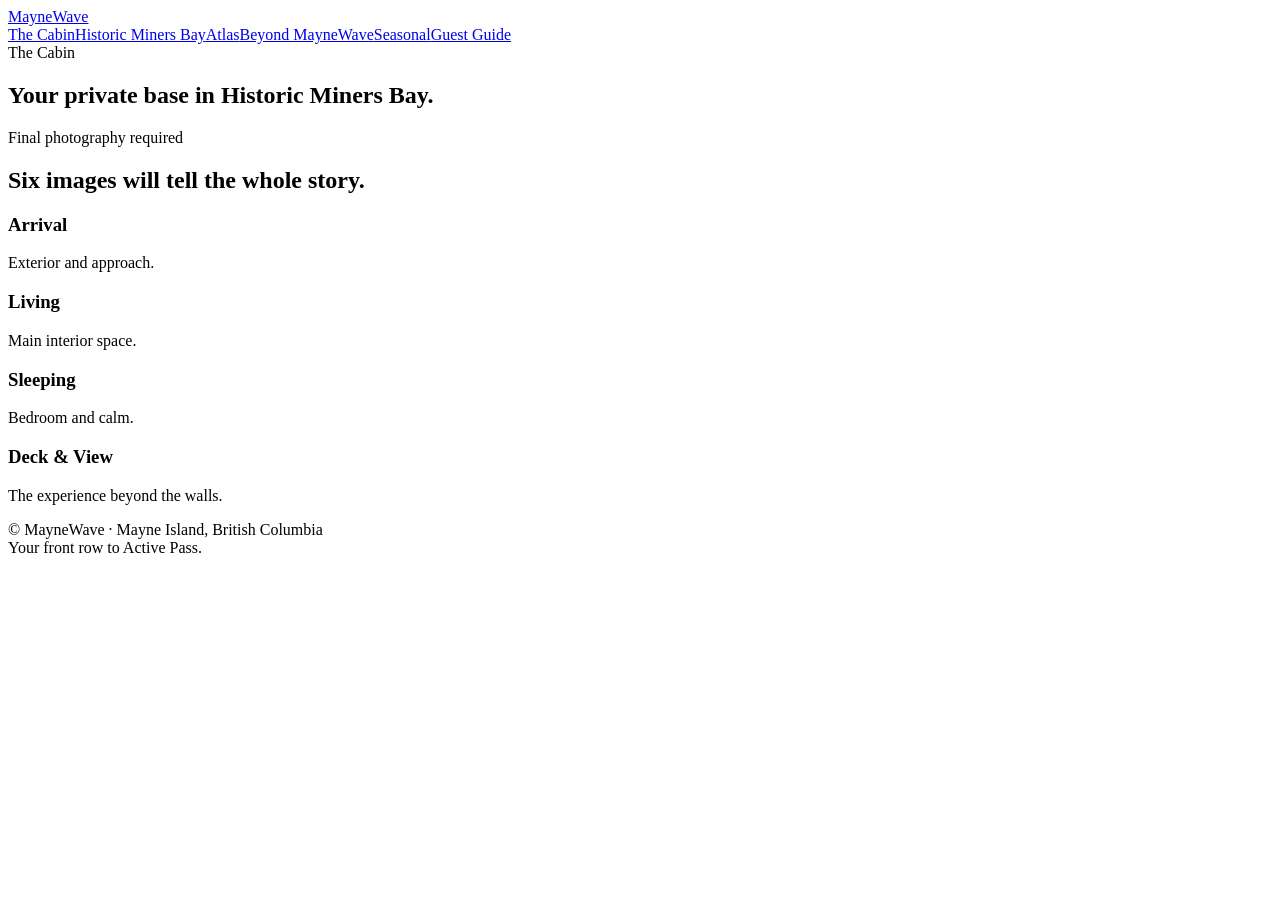
==== cabin.html @ f2f75443 "Add files via upload" ====
<!doctype html><html><head><meta charset="utf-8"><meta name="viewport" content="width=device-width,initial-scale=1"><title>The Cabin · MayneWave</title><link rel="stylesheet" href="assets/css/site.css"></head><body><header class="site-header"><div class="shell"><a class="brand brand-lockup" href="index.html"><img class="brand-mark" src="assets/images/maynewave-mark.svg" alt="">MayneWave</a><nav class="nav"><a href="cabin.html">The Cabin</a><a href="miners-bay.html">Historic Miners Bay</a><a href="atlas.html">Atlas</a><a href="explore.html">Beyond MayneWave</a><a href="seasonal.html">Seasonal</a><a class="pill" href="guest-guide.html">Guest Guide</a></nav></div></header><main><section class="hero" style="background-image:url('assets/images/cabin-placeholder.svg')"><div class="shell"><div class="eyebrow">The Cabin</div><h1>Your private base in Historic Miners Bay.</h1></div></section><section class="section reveal"><div class="shell"><div class="eyebrow">Final photography required</div><h2>Six images will tell the whole story.</h2><div class="grid4"><div class="card"><h3>Arrival</h3><p>Exterior and approach.</p></div><div class="card"><h3>Living</h3><p>Main interior space.</p></div><div class="card"><h3>Sleeping</h3><p>Bedroom and calm.</p></div><div class="card"><h3>Deck & View</h3><p>The experience beyond the walls.</p></div></div></div></section></main><footer><div class="shell"><div>© <span data-year></span> MayneWave · Mayne Island, British Columbia</div><div>Your front row to Active Pass.</div></div></footer><script src="assets/js/site.js"></script></body></html>
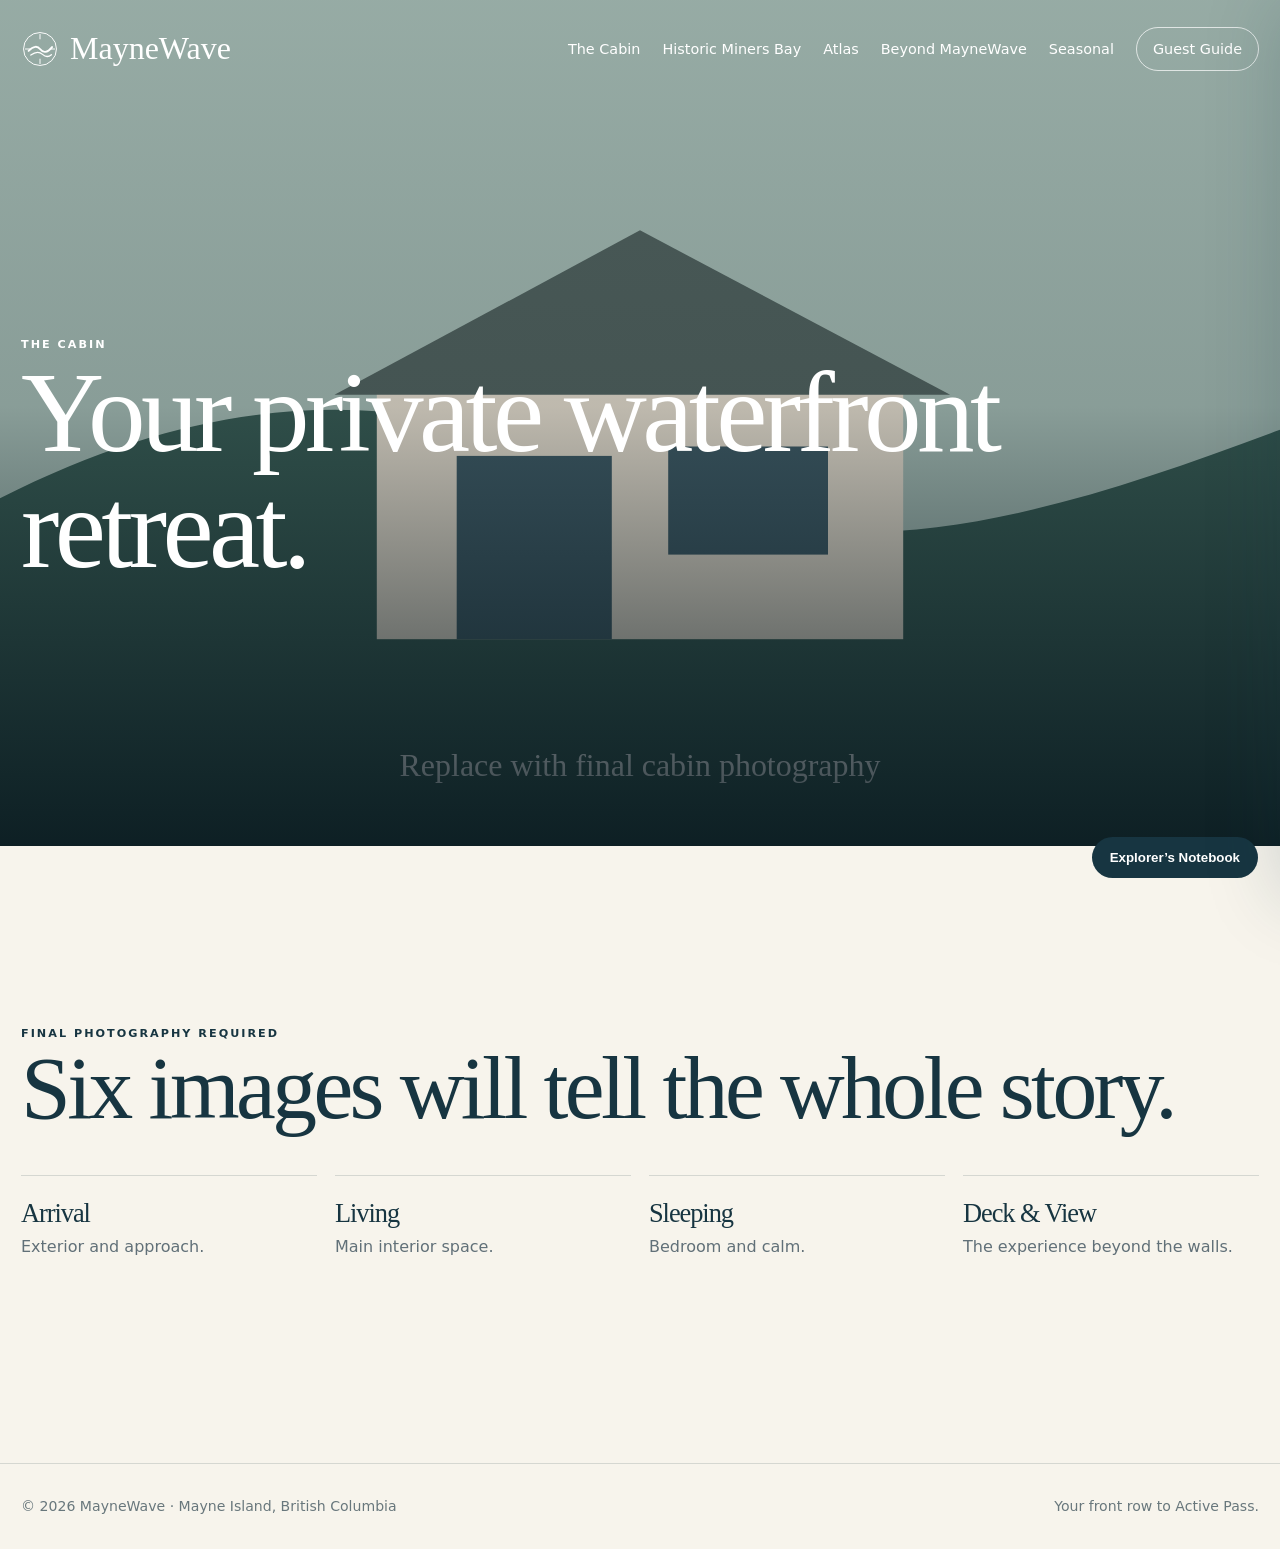
==== commit 8a1edede: "Update cabin.html" ====
--- a/cabin.html
+++ b/cabin.html
@@ -1 +1 @@
-<!doctype html><html><head><meta charset="utf-8"><meta name="viewport" content="width=device-width,initial-scale=1"><title>The Cabin · MayneWave</title><link rel="stylesheet" href="assets/css/site.css"></head><body><header class="site-header"><div class="shell"><a class="brand brand-lockup" href="index.html"><img class="brand-mark" src="assets/images/maynewave-mark.svg" alt="">MayneWave</a><nav class="nav"><a href="cabin.html">The Cabin</a><a href="miners-bay.html">Historic Miners Bay</a><a href="atlas.html">Atlas</a><a href="explore.html">Beyond MayneWave</a><a href="seasonal.html">Seasonal</a><a class="pill" href="guest-guide.html">Guest Guide</a></nav></div></header><main><section class="hero" style="background-image:url('assets/images/cabin-placeholder.svg')"><div class="shell"><div class="eyebrow">The Cabin</div><h1>Your private base in Historic Miners Bay.</h1></div></section><section class="section reveal"><div class="shell"><div class="eyebrow">Final photography required</div><h2>Six images will tell the whole story.</h2><div class="grid4"><div class="card"><h3>Arrival</h3><p>Exterior and approach.</p></div><div class="card"><h3>Living</h3><p>Main interior space.</p></div><div class="card"><h3>Sleeping</h3><p>Bedroom and calm.</p></div><div class="card"><h3>Deck & View</h3><p>The experience beyond the walls.</p></div></div></div></section></main><footer><div class="shell"><div>© <span data-year></span> MayneWave · Mayne Island, British Columbia</div><div>Your front row to Active Pass.</div></div></footer><script src="assets/js/site.js"></script></body></html>+<!doctype html><html><head><meta charset="utf-8"><meta name="viewport" content="width=device-width,initial-scale=1"><title>The Cabin · MayneWave</title><link rel="stylesheet" href="assets/css/site.css"></head><body><header class="site-header"><div class="shell"><a class="brand brand-lockup" href="index.html"><img class="brand-mark" src="assets/images/maynewave-mark.svg" alt="">MayneWave</a><nav class="nav"><a href="cabin.html">The Cabin</a><a href="miners-bay.html">Historic Miners Bay</a><a href="atlas.html">Atlas</a><a href="explore.html">Beyond MayneWave</a><a href="seasonal.html">Seasonal</a><a class="pill" href="guest-guide.html">Guest Guide</a></nav></div></header><main><section class="hero" style="background-image:url('assets/images/cabin-placeholder.svg')"><div class="shell"><div class="eyebrow">The Cabin</div><h1>Your private waterfront retreat.</h1></div></section><section class="section reveal"><div class="shell"><div class="eyebrow">Final photography required</div><h2>Six images will tell the whole story.</h2><div class="grid4"><div class="card"><h3>Arrival</h3><p>Exterior and approach.</p></div><div class="card"><h3>Living</h3><p>Main interior space.</p></div><div class="card"><h3>Sleeping</h3><p>Bedroom and calm.</p></div><div class="card"><h3>Deck & View</h3><p>The experience beyond the walls.</p></div></div></div></section></main><footer><div class="shell"><div>© <span data-year></span> MayneWave · Mayne Island, British Columbia</div><div>Your front row to Active Pass.</div></div></footer><script src="assets/js/site.js"></script></body></html>
--- a/assets/css/site.css
+++ b/assets/css/site.css
@@ -0,0 +1,116 @@
+
+:root{--ink:#173541;--paper:#f7f4ec;--white:#fff;--green:#5f7562;--ocean:#4d7b88;--gold:#b78951;--line:rgba(23,53,65,.15);--serif:Georgia,"Times New Roman",serif;--sans:Inter,system-ui,-apple-system,"Segoe UI",sans-serif}*{box-sizing:border-box}html{scroll-behavior:smooth}body{margin:0;background:var(--paper);color:var(--ink);font-family:var(--sans);line-height:1.55}a{color:inherit;text-decoration:none}img{display:block;width:100%}.shell{width:min(1240px,calc(100% - 42px));margin:auto}.eyebrow{text-transform:uppercase;letter-spacing:.18em;font-size:.7rem;font-weight:760}h1,h2,h3{font-family:var(--serif);font-weight:400;line-height:1.01;letter-spacing:-.04em;margin:0}p{margin:0}.site-header{position:absolute;z-index:20;inset:0 0 auto;padding:24px 0;color:white}.site-header .shell{display:flex;justify-content:space-between;align-items:center}.brand{font-family:var(--serif);font-size:2rem}.nav{display:flex;gap:22px;align-items:center;font-size:.9rem}.nav .pill{border:1px solid rgba(255,255,255,.7);padding:10px 16px;border-radius:999px}.hero{min-height:94svh;display:grid;align-items:end;color:white;position:relative;background:center/cover no-repeat}.hero:after{content:"";position:absolute;inset:0;background:linear-gradient(180deg,rgba(6,21,28,.03),rgba(6,21,28,.12) 48%,rgba(6,21,28,.84))}.hero .shell{position:relative;z-index:1;padding:165px 0 88px}.hero h1{font-size:clamp(4rem,9vw,8.8rem);max-width:1100px}.hero-row{display:flex;justify-content:space-between;gap:30px;align-items:end;margin-top:28px}.hero-row p{max-width:600px;font-size:clamp(1.06rem,2vw,1.34rem);color:rgba(255,255,255,.87)}.button{display:inline-flex;align-items:center;justify-content:center;min-height:50px;padding:0 24px;border-radius:999px;background:white;color:var(--ink);font-weight:760}.button.dark{background:var(--ink);color:white}.section{padding:clamp(100px,14vw,185px) 0}.section h2{font-size:clamp(3rem,7vw,6.4rem)}.lead{max-width:780px;color:#566970;font-size:1.16rem;margin-top:22px}.grid4{display:grid;grid-template-columns:repeat(4,1fr);gap:18px;margin-top:42px}.card{padding:24px 0;border-top:1px solid var(--line)}.card h3{font-size:1.65rem}.card p{color:#617078;margin-top:8px}.fullbleed{width:min(1480px,calc(100% - 24px));margin:auto;min-height:76svh;display:flex;align-items:end;position:relative;color:white;background:center/cover no-repeat}.fullbleed:after{content:"";position:absolute;inset:0;background:linear-gradient(180deg,transparent 40%,rgba(8,27,34,.81))}.fullcopy{position:relative;z-index:1;padding:clamp(36px,6vw,80px);max-width:840px}.fullcopy h2{font-size:clamp(3.2rem,6vw,6rem)}.fullcopy p{margin-top:16px;color:rgba(255,255,255,.82)}.twocol{display:grid;grid-template-columns:1.08fr .92fr;background:#e7e5dc}.photo{min-height:640px;background:center/cover no-repeat}.copy{padding:clamp(45px,7vw,95px);display:flex;flex-direction:column;justify-content:center}.copy h2{font-size:clamp(3rem,5.8vw,5.7rem)}.copy p{margin-top:22px;color:#56666c}.gallery3{display:grid;grid-template-columns:repeat(3,1fr);gap:18px}.tile{min-height:500px;position:relative;display:flex;align-items:end;padding:30px;color:white;background:center/cover no-repeat}.tile:after{content:"";position:absolute;inset:0;background:linear-gradient(180deg,transparent 38%,rgba(7,26,34,.82))}.tile>div{position:relative;z-index:1}.tile h3{font-size:2.45rem}.tile p{margin-top:9px;color:rgba(255,255,255,.82)}.map-layout{display:grid;grid-template-columns:1.45fr .55fr;background:white;box-shadow:0 24px 70px rgba(24,55,68,.13);min-height:720px}#map{min-height:720px}.map-panel{padding:32px;display:flex;flex-direction:column}.map-panel h2{font-size:clamp(2.2rem,4vw,3.6rem)}.map-panel img{margin-top:24px;aspect-ratio:1.35/1;object-fit:cover}.map-panel p{color:#566970}.place-list{margin-top:22px;border-top:1px solid var(--line)}.place-row{display:flex;justify-content:space-between;gap:15px;padding:14px 0;border-bottom:1px solid var(--line);cursor:pointer}.place-row small{color:#68787f}.pin{width:26px;height:26px;border-radius:50%;border:3px solid white;box-shadow:0 3px 10px rgba(0,0,0,.3)}.pin.home{background:var(--ink)}.pin.booking{background:var(--green)}footer{padding:32px 0;border-top:1px solid var(--line);font-size:.88rem;color:#68777c}footer .shell{display:flex;justify-content:space-between;gap:20px}.reveal{opacity:0;transform:translateY(18px);transition:.65s}.reveal.visible{opacity:1;transform:none}@media(max-width:940px){.nav a:not(.pill){display:none}.hero-row{display:block}.hero-row .button{margin-top:26px}.grid4,.gallery3,.twocol,.map-layout{grid-template-columns:1fr}.photo{min-height:470px}#map{min-height:560px}}@media(max-width:560px){.grid4{grid-template-columns:1fr}}
+
+.studio-body{background:#eef1ed}
+.studio-header{position:static;background:var(--ink);color:white}
+.studio-wrap{width:min(1500px,calc(100% - 32px));margin:28px auto 70px}
+.studio-actions{display:flex;flex-wrap:wrap;gap:10px;margin:20px 0}
+.studio-actions button,.studio-actions label{border:1px solid var(--line);background:white;color:var(--ink);padding:10px 15px;border-radius:999px;cursor:pointer;font-weight:750}
+.studio-actions .primary{background:var(--ink);color:white}
+.studio-grid{display:grid;grid-template-columns:330px minmax(0,1fr);background:white;box-shadow:var(--shadow);min-height:760px}
+.studio-list{border-right:1px solid var(--line);padding:20px;overflow:auto}
+.studio-search{width:100%;padding:11px;border:1px solid var(--line);margin-bottom:14px}
+.studio-item{padding:13px 4px;border-bottom:1px solid var(--line);cursor:pointer}
+.studio-item.active{color:var(--ocean)}
+.studio-item strong{display:block}
+.studio-item small{color:#708087}
+.studio-editor{display:grid;grid-template-columns:minmax(0,.9fr) minmax(380px,1.1fr)}
+.studio-form{padding:28px;border-right:1px solid var(--line)}
+.studio-map{min-height:760px}
+.form-grid{display:grid;gap:13px;margin-top:22px}
+.form-row{display:grid;grid-template-columns:1fr 1fr;gap:10px}
+.form-field label{display:block;font-size:.72rem;font-weight:750;text-transform:uppercase;letter-spacing:.09em;margin-bottom:5px}
+.form-field input,.form-field textarea,.form-field select{width:100%;padding:10px;border:1px solid var(--line);background:white}
+.form-field textarea{min-height:100px;resize:vertical}
+.audience-boxes{display:grid;gap:7px}
+.audience-boxes label{display:flex;gap:8px;align-items:center}
+.audience-boxes input{width:auto}
+.studio-note{margin-top:18px;padding:14px;background:#f0eee5;border-left:4px solid var(--gold);font-size:.88rem}
+.studio-status{margin-top:13px;color:#66767c;font-size:.83rem}
+.preview-card{margin-top:24px;border-top:1px solid var(--line);padding-top:18px}
+.preview-card img{aspect-ratio:1.35/1;object-fit:cover;background:#e7e9e4}
+.preview-card h3{font-size:2rem;margin-top:14px}
+@media(max-width:1050px){.studio-grid{grid-template-columns:1fr}.studio-list{border-right:0;border-bottom:1px solid var(--line);max-height:320px}.studio-editor{grid-template-columns:1fr}.studio-form{border-right:0}.studio-map{min-height:560px}}
+
+.route-toolbar{display:flex;gap:10px;flex-wrap:wrap;margin:18px 0 24px}
+.route-button{border:1px solid var(--line);background:white;color:var(--ink);padding:9px 14px;border-radius:999px;font-weight:750;cursor:pointer}
+.route-button.active{background:var(--ink);color:white}
+.route-card{padding:16px 0;border-bottom:1px solid var(--line);cursor:pointer}
+.route-card strong{display:block;font-family:var(--serif);font-size:1.25rem;font-weight:400}
+.route-card small{color:#66767c}
+.route-swatch{display:inline-block;width:10px;height:10px;border-radius:50%;margin-right:7px}
+.route-summary{margin-top:18px;padding:16px;background:#f0eee5;border-left:4px solid var(--gold)}
+.route-summary h3{font-size:1.8rem}
+.route-summary p{margin-top:8px;color:var(--ink-soft)}
+.route-summary .route-meta{margin-top:9px;text-transform:uppercase;letter-spacing:.12em;font-size:.72rem;font-weight:750}
+.leaflet-interactive.route-line{stroke-linecap:round;stroke-linejoin:round}
+.studio-route-list{margin-top:18px;border-top:1px solid var(--line)}
+.studio-route-item{padding:12px 0;border-bottom:1px solid var(--line);cursor:pointer}
+.studio-route-item.active{color:var(--ocean)}
+.studio-route-form{margin-top:18px;padding-top:18px;border-top:1px solid var(--line)}
+
+.brand-lockup{display:flex;align-items:center;gap:11px}
+.brand-mark{width:38px;height:38px;filter:brightness(0) invert(1)}
+.field-atlas-intro{display:grid;grid-template-columns:.7fr 1.3fr;gap:7vw;align-items:end;margin-bottom:34px}
+.field-atlas-intro h2{font-size:clamp(3rem,7vw,6rem)}
+.field-atlas-kicker{max-width:460px;color:var(--ink-soft)}
+.journal-panel{background:#fffdf8}
+.journal-label{margin-top:10px;text-transform:uppercase;letter-spacing:.14em;font-size:.72rem;font-weight:760;color:var(--ocean)}
+.journal-facts{display:grid;grid-template-columns:1fr 1fr;gap:12px;margin-top:16px}
+.journal-fact{padding:12px 0;border-top:1px solid var(--line)}
+.journal-fact strong{display:block;font-size:.75rem;text-transform:uppercase;letter-spacing:.1em}
+.journal-fact span{display:block;margin-top:4px;color:var(--ink-soft)}
+.field-note-card{margin-top:20px;padding:18px;background:#f0eee5;border-left:4px solid var(--ocean)}
+.field-note-card .label{text-transform:uppercase;letter-spacing:.13em;font-size:.7rem;font-weight:760}
+.field-note-card p{margin-top:7px;color:var(--ink)}
+.custom-pin{width:32px;height:32px;border-radius:50%;display:grid;place-items:center;border:2px solid #fff;box-shadow:0 4px 12px rgba(0,0,0,.28);font-size:15px;background:var(--green);color:white}
+.custom-pin.home{background:var(--ink)}
+.custom-pin.waterfront{background:var(--ocean)}
+.custom-pin.services{background:var(--gold)}
+.custom-pin.history{background:#7a5c42}
+.custom-pin.transport{background:#51626b}
+.custom-pin.walks{background:var(--green)}
+.route-story{margin:18px 0 0;padding:0;list-style:none;border-top:1px solid var(--line)}
+.route-story li{padding:11px 0;border-bottom:1px solid var(--line);color:var(--ink-soft)}
+.field-note-strip{padding:34px 0;background:var(--ink);color:white}
+.field-note-strip .shell{display:flex;align-items:center;justify-content:space-between;gap:24px}
+.field-note-strip p{font-family:var(--serif);font-size:clamp(1.5rem,3vw,2.4rem);max-width:900px}
+.field-note-strip small{text-transform:uppercase;letter-spacing:.14em;opacity:.65}
+@media(max-width:940px){
+ .field-atlas-intro{grid-template-columns:1fr}
+ .journal-facts{grid-template-columns:1fr}
+ .field-note-strip .shell{display:block}
+ .field-note-strip small{display:block;margin-top:14px}
+}
+
+/* Edition Three — Sense of Place */
+.hero-cinematic .shell{animation:heroReveal 1.3s ease both}
+.hero-cinematic::before{content:"";position:absolute;inset:0;background:rgba(247,244,236,.22);animation:fogLift 2.4s ease forwards;z-index:1}
+.hero-cinematic .shell{z-index:2}
+@keyframes fogLift{from{opacity:1}to{opacity:0}}
+@keyframes heroReveal{from{opacity:0;transform:translateY(14px)}to{opacity:1;transform:none}}
+.notebook-toggle{position:fixed;right:22px;bottom:22px;z-index:60;border:0;border-radius:999px;background:var(--ink);color:white;padding:13px 18px;box-shadow:var(--shadow);font-weight:760;cursor:pointer}
+.notebook-drawer{position:fixed;z-index:70;right:0;top:0;height:100%;width:min(430px,100%);background:#fffdf8;box-shadow:-24px 0 70px rgba(24,55,68,.18);transform:translateX(105%);transition:transform .35s ease;display:flex;flex-direction:column}
+.notebook-drawer.open{transform:none}
+.notebook-head{padding:24px;border-bottom:1px solid var(--line);display:flex;justify-content:space-between;align-items:center}
+.notebook-head h2{font-size:2.2rem}
+.notebook-close{border:0;background:none;font-size:1.6rem;cursor:pointer;color:var(--ink)}
+.notebook-list{padding:8px 24px 30px;overflow:auto}
+.notebook-entry{padding:18px 0;border-bottom:1px solid var(--line)}
+.notebook-entry strong{font-family:var(--serif);font-size:1.35rem;font-weight:400;display:block}
+.notebook-entry p{margin-top:8px;color:var(--ink-soft)}
+.filter-bar{display:flex;flex-wrap:wrap;gap:10px;margin:20px 0 24px}
+.filter-button{border:1px solid var(--line);background:white;color:var(--ink);padding:9px 14px;border-radius:999px;font-weight:760;cursor:pointer}
+.filter-button.active{background:var(--ink);color:white}
+.seasonal-hero-note{position:absolute;z-index:3;right:clamp(20px,5vw,70px);bottom:24px;max-width:330px;text-align:right;color:rgba(255,255,255,.78);font-size:.82rem}
+.five-minutes{background:#ece8dd}
+.experience-grid{display:grid;grid-template-columns:repeat(3,1fr);gap:18px;margin-top:40px}
+.experience{padding:24px;border-top:1px solid var(--line)}
+.experience h3{font-size:2rem}
+.experience p{margin-top:10px;color:var(--ink-soft)}
+.page-fade{animation:pageIn .45s ease both}
+@keyframes pageIn{from{opacity:0}to{opacity:1}}
+@media(max-width:940px){
+ .experience-grid{grid-template-columns:1fr}
+ .seasonal-hero-note{position:static;text-align:left;padding:0 21px 26px}
+}
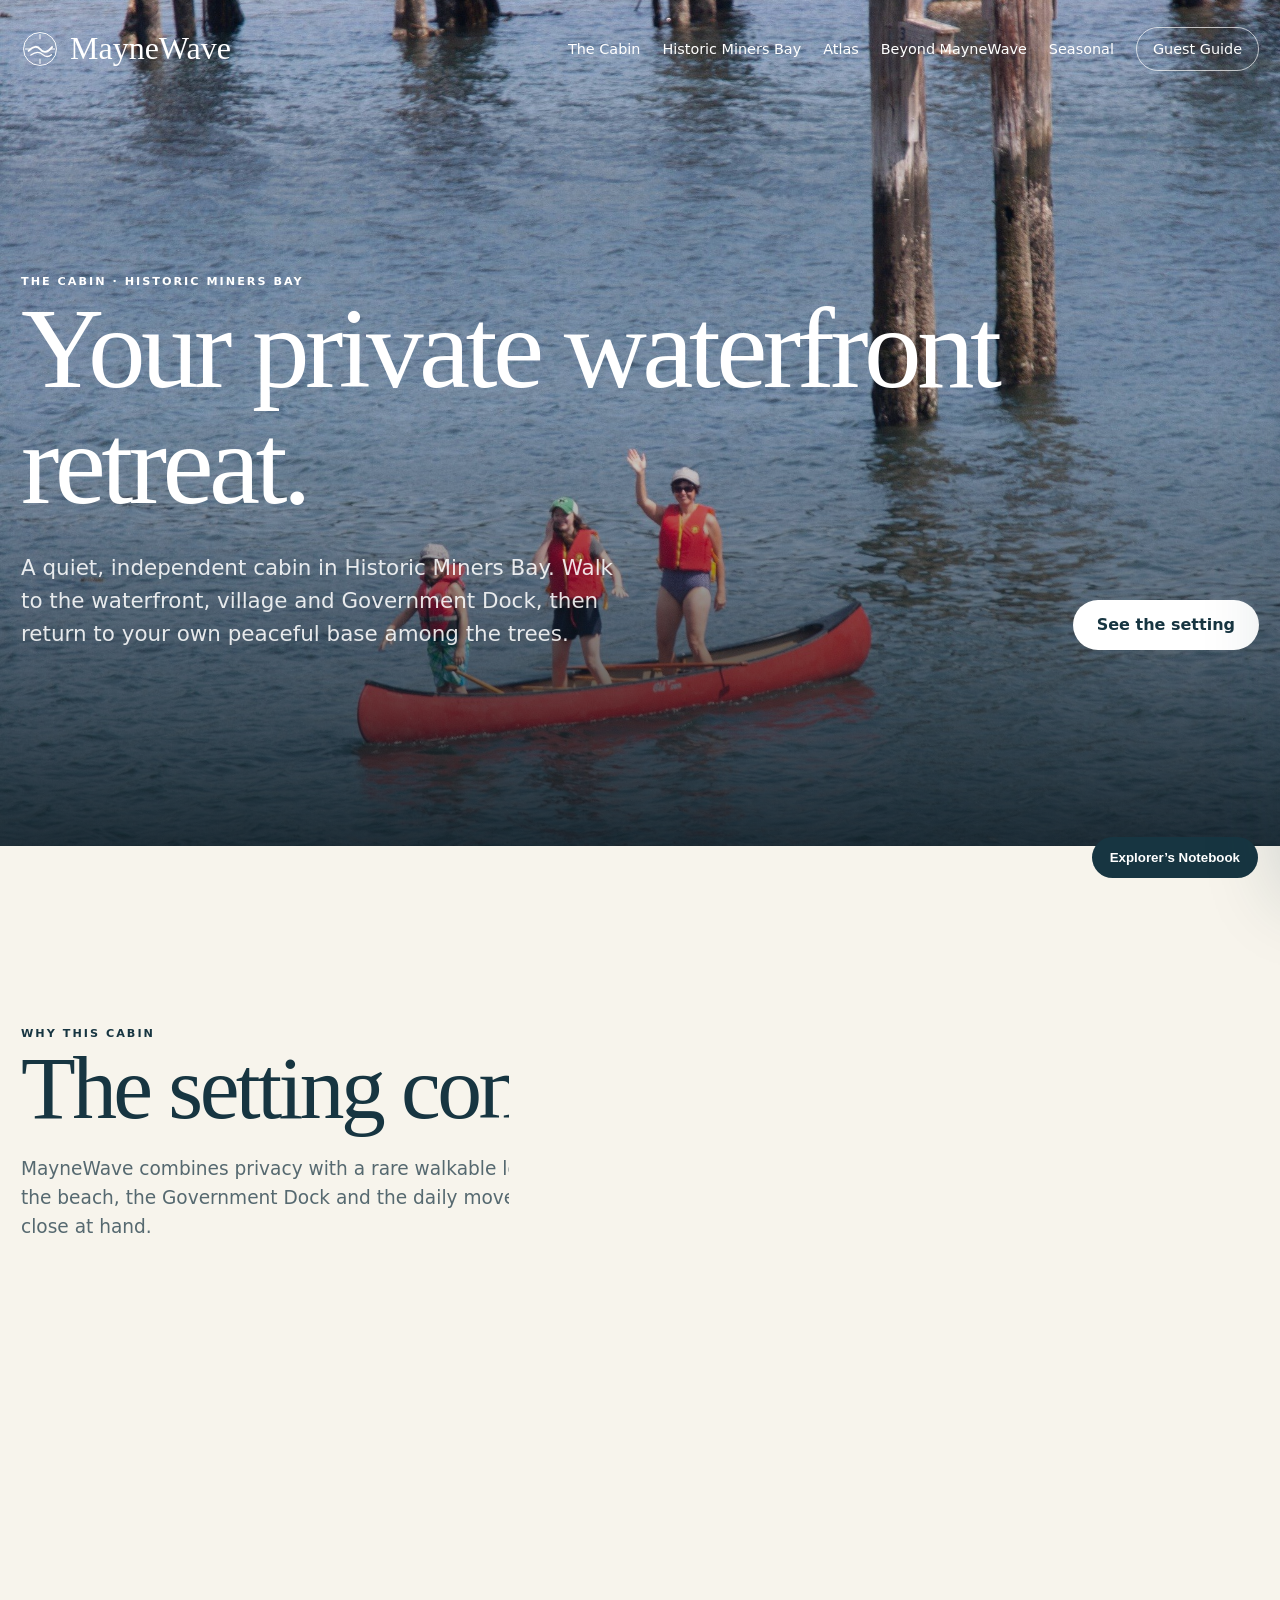
==== commit e2cf4607: "Cabin changes" ====
--- a/cabin.html
+++ b/cabin.html
@@ -1 +1,58 @@
-<!doctype html><html><head><meta charset="utf-8"><meta name="viewport" content="width=device-width,initial-scale=1"><title>The Cabin · MayneWave</title><link rel="stylesheet" href="assets/css/site.css"></head><body><header class="site-header"><div class="shell"><a class="brand brand-lockup" href="index.html"><img class="brand-mark" src="assets/images/maynewave-mark.svg" alt="">MayneWave</a><nav class="nav"><a href="cabin.html">The Cabin</a><a href="miners-bay.html">Historic Miners Bay</a><a href="atlas.html">Atlas</a><a href="explore.html">Beyond MayneWave</a><a href="seasonal.html">Seasonal</a><a class="pill" href="guest-guide.html">Guest Guide</a></nav></div></header><main><section class="hero" style="background-image:url('assets/images/cabin-placeholder.svg')"><div class="shell"><div class="eyebrow">The Cabin</div><h1>Your private waterfront retreat.</h1></div></section><section class="section reveal"><div class="shell"><div class="eyebrow">Final photography required</div><h2>Six images will tell the whole story.</h2><div class="grid4"><div class="card"><h3>Arrival</h3><p>Exterior and approach.</p></div><div class="card"><h3>Living</h3><p>Main interior space.</p></div><div class="card"><h3>Sleeping</h3><p>Bedroom and calm.</p></div><div class="card"><h3>Deck & View</h3><p>The experience beyond the walls.</p></div></div></div></section></main><footer><div class="shell"><div>© <span data-year></span> MayneWave · Mayne Island, British Columbia</div><div>Your front row to Active Pass.</div></div></footer><script src="assets/js/site.js"></script></body></html>+<!doctype html>
+<html lang="en">
+<head>
+<meta charset="utf-8">
+<meta name="viewport" content="width=device-width,initial-scale=1">
+<meta name="description" content="MayneWave — a private cabin in Historic Miners Bay on Active Pass, Mayne Island.">
+<title>Waterfront Cabin | MayneWave</title>
+<link rel="stylesheet" href="assets/css/site.css">
+</head>
+<body>
+<header class="site-header"><div class="shell">
+<a class="brand brand-lockup" href="index.html"><img class="brand-mark" src="assets/images/maynewave-mark.svg" alt="">MayneWave</a>
+<nav class="nav" aria-label="Primary navigation">
+<a href="cabin.html">The Cabin</a><a href="miners-bay.html">Historic Miners Bay</a><a href="atlas.html">Atlas</a><a href="explore.html">Beyond MayneWave</a><a href="seasonal.html">Seasonal</a><a class="pill" href="guest-guide.html">Guest Guide</a>
+</nav></div></header>
+
+<main>
+<section class="hero hero-cinematic" style="background-image:url('assets/images/waterfront.jpg')"><div class="shell">
+<div class="eyebrow">The Cabin · Historic Miners Bay</div>
+<h1>Your private waterfront retreat.</h1>
+<div class="hero-row"><p>A quiet, independent cabin in Historic Miners Bay. Walk to the waterfront, village and Government Dock, then return to your own peaceful base among the trees.</p><a class="button" href="#setting">See the setting</a></div>
+</div></section>
+
+<section class="section reveal" id="setting"><div class="shell">
+<div class="eyebrow">Why this cabin</div><h2>The setting comes first.</h2>
+<p class="lead">MayneWave combines privacy with a rare walkable location: Historic Miners Bay, the beach, the Government Dock and the daily movement of Active Pass are all close at hand.</p>
+<div class="grid4">
+<div class="card"><h3>Private</h3><p>A separate place to settle in and slow down.</p></div>
+<div class="card"><h3>Walkable</h3><p>Historic Miners Bay begins outside the door.</p></div>
+<div class="card"><h3>Waterfront nearby</h3><p>The dock, beach and Active Pass are part of the stay.</p></div>
+<div class="card"><h3>Among trees</h3><p>Quiet surroundings with village services close at hand.</p></div>
+</div></div></section>
+
+<section class="fullbleed reveal" style="background-image:url('assets/images/cabin-setting-before-renovation.jpg')"><div class="fullcopy">
+<div class="eyebrow">The relationship to place</div><h2>Cabin, bay and village—one connected neighbourhood.</h2>
+<p>This aerial photograph predates the cabin renovation. It is shown here only to explain the enduring geographic relationship between MayneWave and Historic Miners Bay.</p>
+</div></section>
+
+<section class="section reveal"><div class="shell">
+<div class="eyebrow">The stay</div><h2>Simple, calm and well placed.</h2>
+<p class="lead">The cabin is the private base. The neighbourhood is the experience. Spend the day on foot around Miners Bay, then return to a quiet retreat surrounded by trees.</p>
+<div class="grid4">
+<div class="card"><h3>Living</h3><p>A comfortable space for reading, relaxing and planning the next walk.</p></div>
+<div class="card"><h3>Sleeping</h3><p>A calm bedroom designed for quiet nights.</p></div>
+<div class="card"><h3>Cooking</h3><p>A practical kitchen for breakfast, simple meals and local finds.</p></div>
+<div class="card"><h3>Outdoor time</h3><p>Morning coffee, forest air and evenings after exploring the waterfront.</p></div>
+</div></div></section>
+
+<section class="fullbleed" id="reserve" style="background-image:url('assets/images/sunset-dock.jpg')"><div class="fullcopy">
+<div class="eyebrow">Stay in Historic Miners Bay</div><h2>Reserve your stay.</h2>
+<p>Choose MayneWave for the privacy of the cabin and the rare walkability of its setting.</p><a class="button" href="#">Check availability</a>
+</div></section>
+</main>
+
+<footer><div class="shell"><div>© <span data-year></span> MayneWave · Mayne Island, British Columbia</div><div>Your front row to Historic Miners Bay and Active Pass.</div></div></footer>
+<script src="assets/js/site.js"></script>
+</body>
+</html>
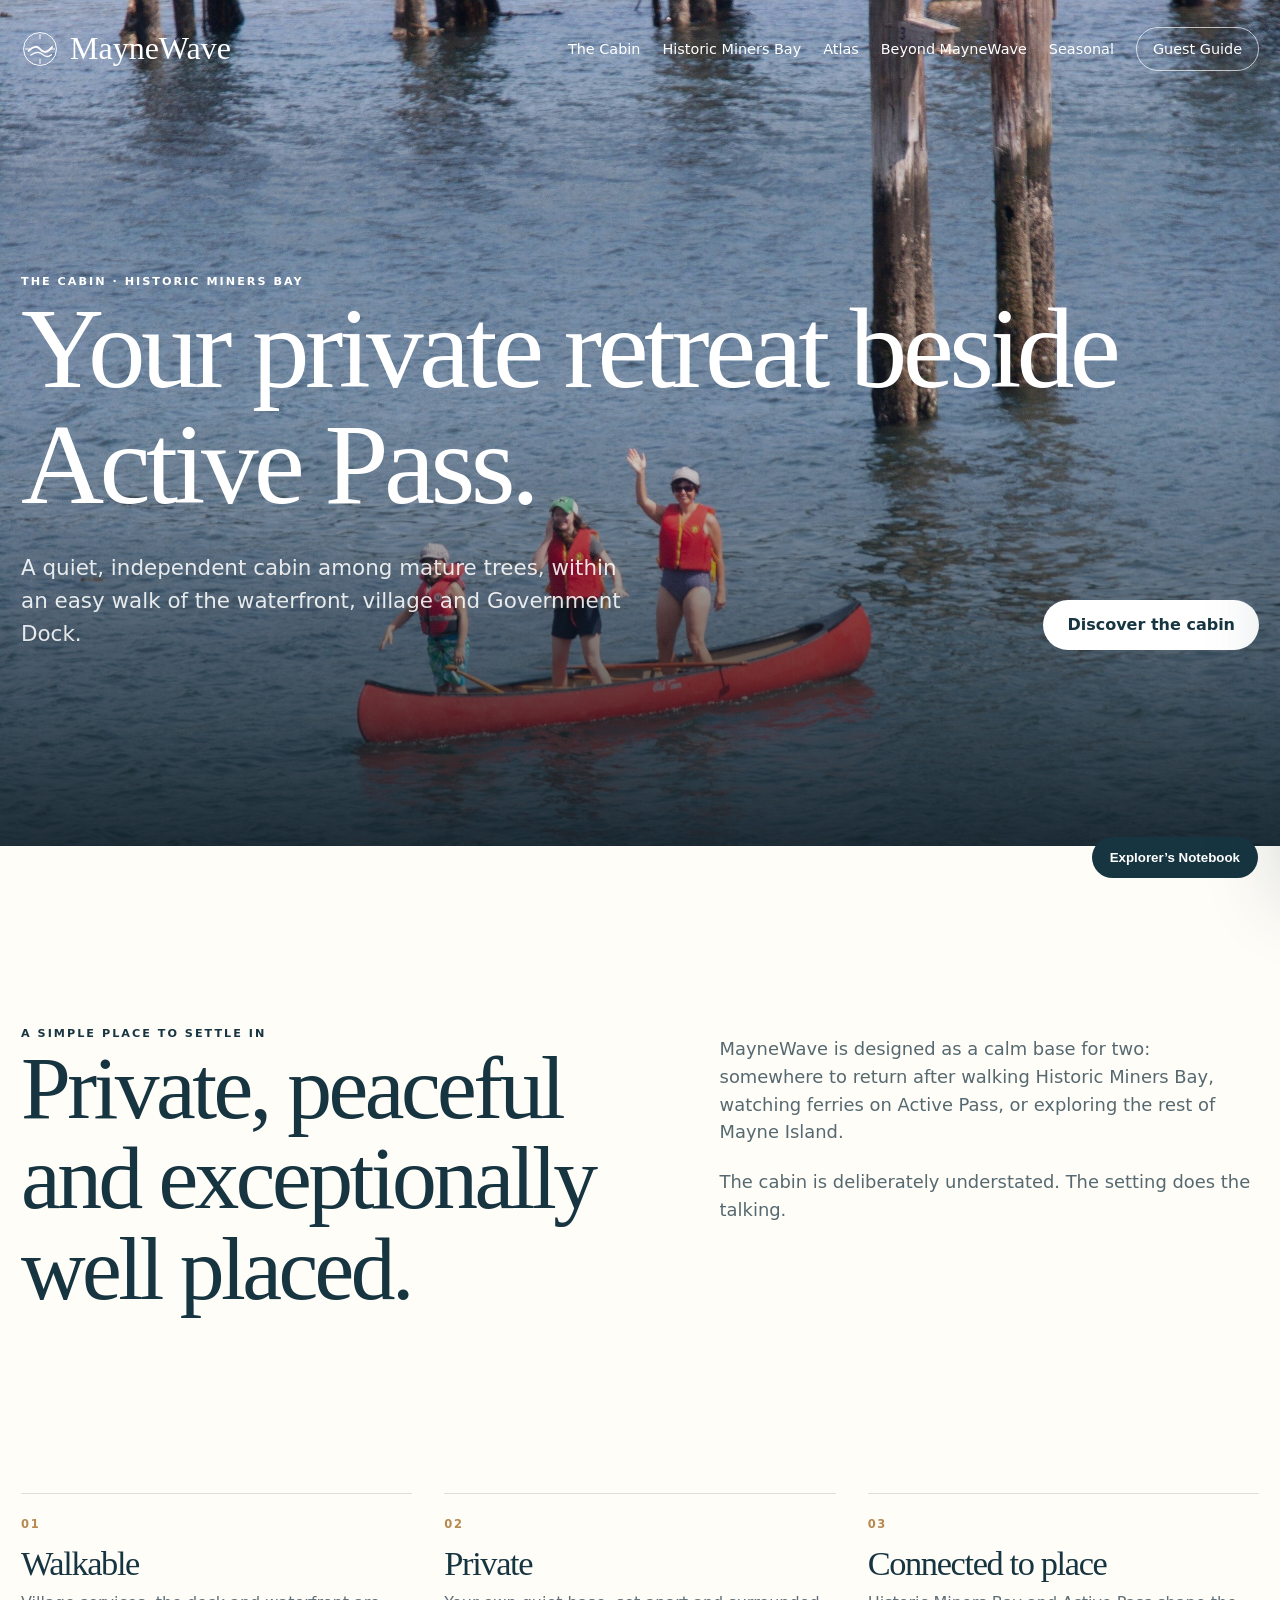
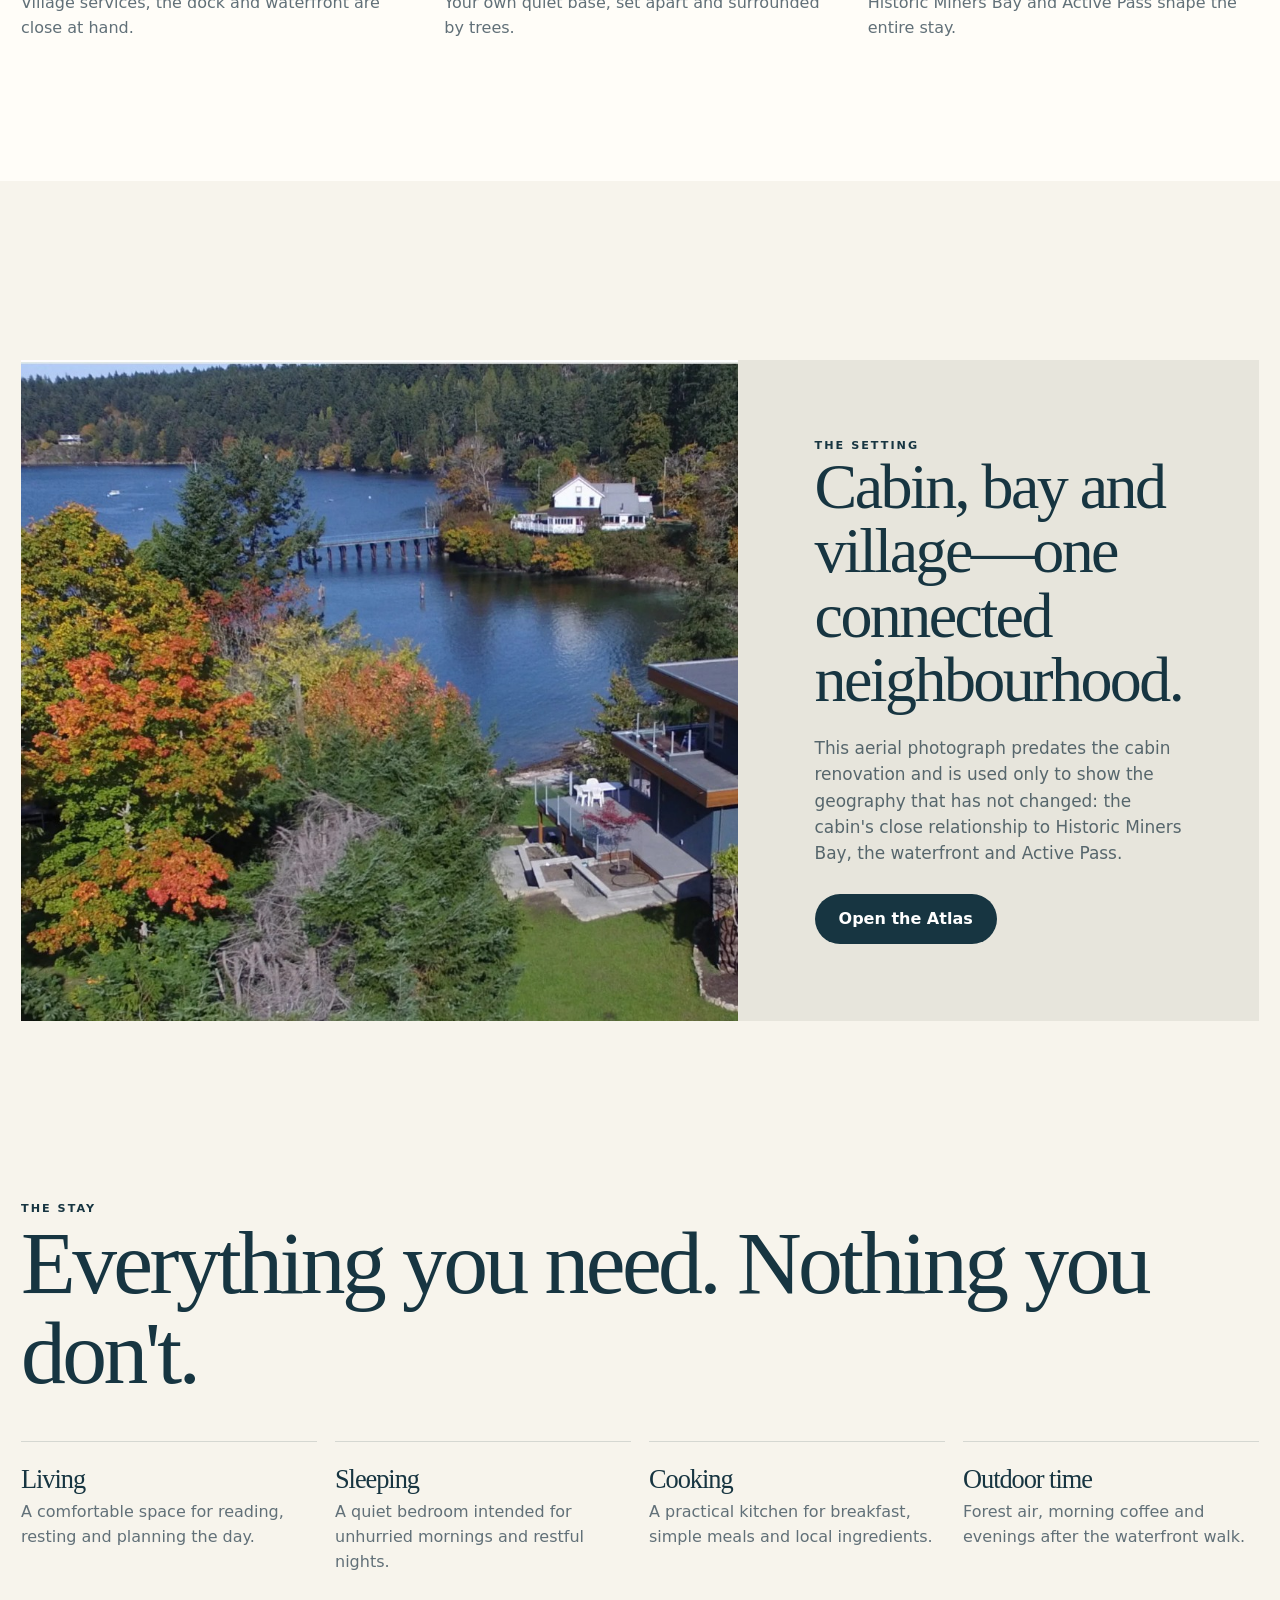
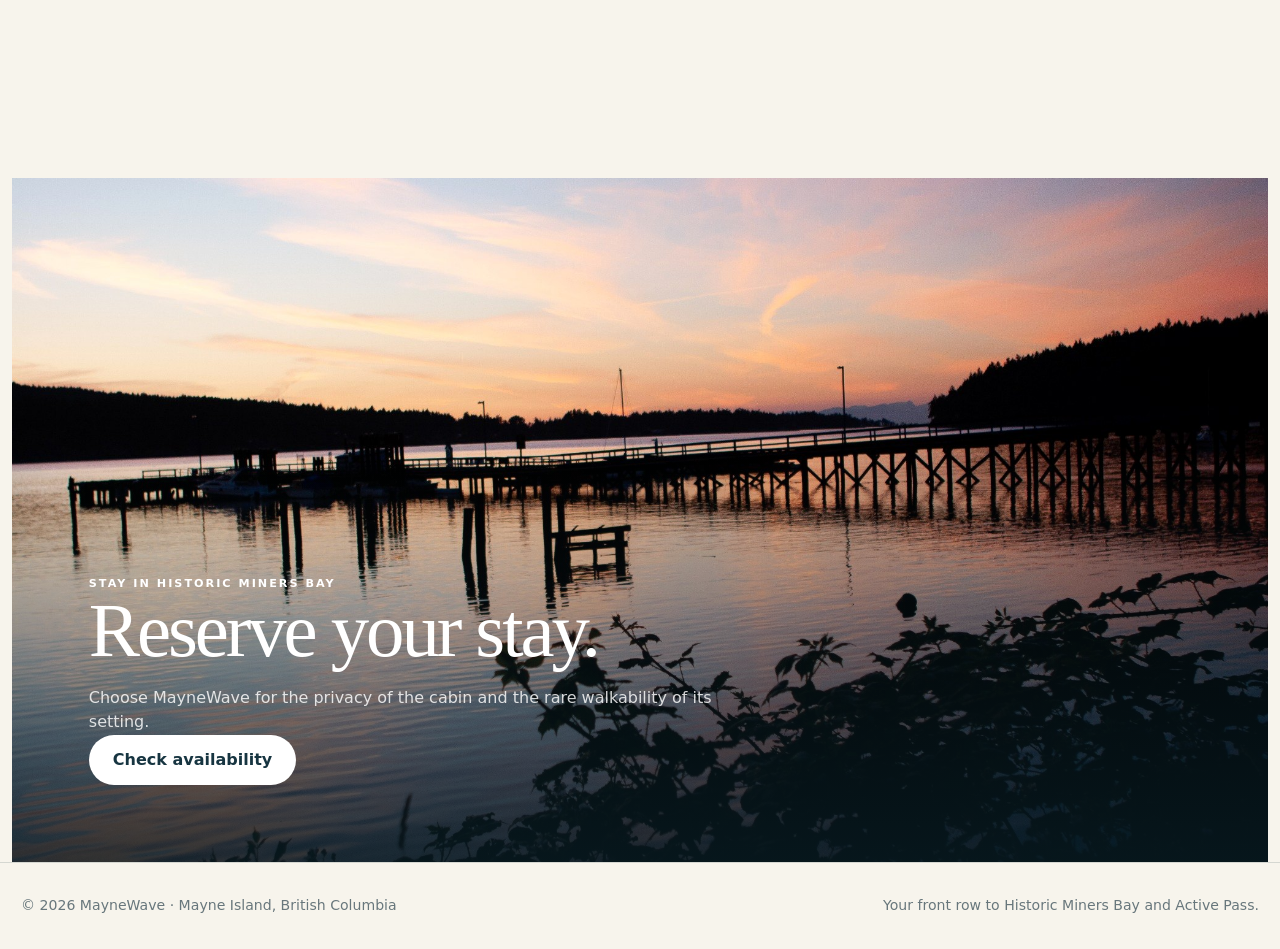
==== commit 1a824b88: "Release 0.4 Cabin Experience" ====
--- a/cabin.html
+++ b/cabin.html
@@ -1,58 +1,151 @@
 <!doctype html>
 <html lang="en">
 <head>
-<meta charset="utf-8">
-<meta name="viewport" content="width=device-width,initial-scale=1">
-<meta name="description" content="MayneWave — a private cabin in Historic Miners Bay on Active Pass, Mayne Island.">
-<title>Waterfront Cabin | MayneWave</title>
-<link rel="stylesheet" href="assets/css/site.css">
+  <meta charset="utf-8">
+  <meta name="viewport" content="width=device-width,initial-scale=1">
+  <meta name="description" content="Stay at MayneWave, a private cabin in Historic Miners Bay on Active Pass, Mayne Island.">
+  <title>The Cabin | MayneWave</title>
+  <link rel="stylesheet" href="assets/css/site.css">
 </head>
 <body>
-<header class="site-header"><div class="shell">
-<a class="brand brand-lockup" href="index.html"><img class="brand-mark" src="assets/images/maynewave-mark.svg" alt="">MayneWave</a>
-<nav class="nav" aria-label="Primary navigation">
-<a href="cabin.html">The Cabin</a><a href="miners-bay.html">Historic Miners Bay</a><a href="atlas.html">Atlas</a><a href="explore.html">Beyond MayneWave</a><a href="seasonal.html">Seasonal</a><a class="pill" href="guest-guide.html">Guest Guide</a>
-</nav></div></header>
+  <header class="site-header">
+    <div class="shell">
+      <a class="brand brand-lockup" href="index.html">
+        <img class="brand-mark" src="assets/images/maynewave-mark.svg" alt="">
+        MayneWave
+      </a>
+      <nav class="nav" aria-label="Primary navigation">
+        <a href="cabin.html" aria-current="page">The Cabin</a>
+        <a href="miners-bay.html">Historic Miners Bay</a>
+        <a href="atlas.html">Atlas</a>
+        <a href="explore.html">Beyond MayneWave</a>
+        <a href="seasonal.html">Seasonal</a>
+        <a class="pill" href="guest-guide.html">Guest Guide</a>
+      </nav>
+    </div>
+  </header>
 
-<main>
-<section class="hero hero-cinematic" style="background-image:url('assets/images/waterfront.jpg')"><div class="shell">
-<div class="eyebrow">The Cabin · Historic Miners Bay</div>
-<h1>Your private waterfront retreat.</h1>
-<div class="hero-row"><p>A quiet, independent cabin in Historic Miners Bay. Walk to the waterfront, village and Government Dock, then return to your own peaceful base among the trees.</p><a class="button" href="#setting">See the setting</a></div>
-</div></section>
+  <main>
+    <section class="hero hero-cinematic cabin-hero"
+      style="background-image:url('assets/images/waterfront.jpg')">
+      <div class="shell">
+        <div class="eyebrow">The Cabin · Historic Miners Bay</div>
+        <h1>Your private retreat beside Active Pass.</h1>
+        <div class="hero-row">
+          <p>
+            A quiet, independent cabin among mature trees, within an easy walk
+            of the waterfront, village and Government Dock.
+          </p>
+          <a class="button" href="#cabin-story">Discover the cabin</a>
+        </div>
+      </div>
+    </section>
 
-<section class="section reveal" id="setting"><div class="shell">
-<div class="eyebrow">Why this cabin</div><h2>The setting comes first.</h2>
-<p class="lead">MayneWave combines privacy with a rare walkable location: Historic Miners Bay, the beach, the Government Dock and the daily movement of Active Pass are all close at hand.</p>
-<div class="grid4">
-<div class="card"><h3>Private</h3><p>A separate place to settle in and slow down.</p></div>
-<div class="card"><h3>Walkable</h3><p>Historic Miners Bay begins outside the door.</p></div>
-<div class="card"><h3>Waterfront nearby</h3><p>The dock, beach and Active Pass are part of the stay.</p></div>
-<div class="card"><h3>Among trees</h3><p>Quiet surroundings with village services close at hand.</p></div>
-</div></div></section>
+    <section class="section cabin-intro reveal" id="cabin-story">
+      <div class="shell cabin-intro-grid">
+        <div>
+          <div class="eyebrow">A simple place to settle in</div>
+          <h2>Private, peaceful and exceptionally well placed.</h2>
+        </div>
+        <div class="cabin-intro-copy">
+          <p>
+            MayneWave is designed as a calm base for two: somewhere to return
+            after walking Historic Miners Bay, watching ferries on Active Pass,
+            or exploring the rest of Mayne Island.
+          </p>
+          <p>
+            The cabin is deliberately understated. The setting does the talking.
+          </p>
+        </div>
+      </div>
+    </section>
 
-<section class="fullbleed reveal" style="background-image:url('assets/images/cabin-setting-before-renovation.jpg')"><div class="fullcopy">
-<div class="eyebrow">The relationship to place</div><h2>Cabin, bay and village—one connected neighbourhood.</h2>
-<p>This aerial photograph predates the cabin renovation. It is shown here only to explain the enduring geographic relationship between MayneWave and Historic Miners Bay.</p>
-</div></section>
+    <section class="cabin-feature-band reveal">
+      <div class="shell cabin-feature-grid">
+        <article>
+          <span>01</span>
+          <h3>Walkable</h3>
+          <p>Village services, the dock and waterfront are close at hand.</p>
+        </article>
+        <article>
+          <span>02</span>
+          <h3>Private</h3>
+          <p>Your own quiet base, set apart and surrounded by trees.</p>
+        </article>
+        <article>
+          <span>03</span>
+          <h3>Connected to place</h3>
+          <p>Historic Miners Bay and Active Pass shape the entire stay.</p>
+        </article>
+      </div>
+    </section>
 
-<section class="section reveal"><div class="shell">
-<div class="eyebrow">The stay</div><h2>Simple, calm and well placed.</h2>
-<p class="lead">The cabin is the private base. The neighbourhood is the experience. Spend the day on foot around Miners Bay, then return to a quiet retreat surrounded by trees.</p>
-<div class="grid4">
-<div class="card"><h3>Living</h3><p>A comfortable space for reading, relaxing and planning the next walk.</p></div>
-<div class="card"><h3>Sleeping</h3><p>A calm bedroom designed for quiet nights.</p></div>
-<div class="card"><h3>Cooking</h3><p>A practical kitchen for breakfast, simple meals and local finds.</p></div>
-<div class="card"><h3>Outdoor time</h3><p>Morning coffee, forest air and evenings after exploring the waterfront.</p></div>
-</div></div></section>
+    <section class="section reveal">
+      <div class="shell cabin-setting-grid">
+        <div class="cabin-setting-image">
+          <img src="assets/images/cabin-setting-before-renovation.jpg"
+            alt="Aerial view showing the cabin in the foreground and Historic Miners Bay beyond">
+        </div>
+        <div class="cabin-setting-copy">
+          <div class="eyebrow">The setting</div>
+          <h2>Cabin, bay and village—one connected neighbourhood.</h2>
+          <p>
+            This aerial photograph predates the cabin renovation and is used
+            only to show the geography that has not changed: the cabin's close
+            relationship to Historic Miners Bay, the waterfront and Active Pass.
+          </p>
+          <a class="button dark" href="atlas.html">Open the Atlas</a>
+        </div>
+      </div>
+    </section>
 
-<section class="fullbleed" id="reserve" style="background-image:url('assets/images/sunset-dock.jpg')"><div class="fullcopy">
-<div class="eyebrow">Stay in Historic Miners Bay</div><h2>Reserve your stay.</h2>
-<p>Choose MayneWave for the privacy of the cabin and the rare walkability of its setting.</p><a class="button" href="#">Check availability</a>
-</div></section>
-</main>
+    <section class="section cabin-details reveal">
+      <div class="shell">
+        <div class="eyebrow">The stay</div>
+        <h2>Everything you need. Nothing you don't.</h2>
+        <div class="grid4">
+          <div class="card">
+            <h3>Living</h3>
+            <p>A comfortable space for reading, resting and planning the day.</p>
+          </div>
+          <div class="card">
+            <h3>Sleeping</h3>
+            <p>A quiet bedroom intended for unhurried mornings and restful nights.</p>
+          </div>
+          <div class="card">
+            <h3>Cooking</h3>
+            <p>A practical kitchen for breakfast, simple meals and local ingredients.</p>
+          </div>
+          <div class="card">
+            <h3>Outdoor time</h3>
+            <p>Forest air, morning coffee and evenings after the waterfront walk.</p>
+          </div>
+        </div>
+      </div>
+    </section>
 
-<footer><div class="shell"><div>© <span data-year></span> MayneWave · Mayne Island, British Columbia</div><div>Your front row to Historic Miners Bay and Active Pass.</div></div></footer>
-<script src="assets/js/site.js"></script>
+    <section class="fullbleed cabin-cta"
+      id="reserve"
+      style="background-image:url('assets/images/sunset-dock.jpg')">
+      <div class="fullcopy">
+        <div class="eyebrow">Stay in Historic Miners Bay</div>
+        <h2>Reserve your stay.</h2>
+        <p>
+          Choose MayneWave for the privacy of the cabin and the rare walkability
+          of its setting.
+        </p>
+        <a class="button" href="#">Check availability</a>
+      </div>
+    </section>
+  </main>
+
+  <footer>
+    <div class="shell">
+      <div>© <span data-year></span> MayneWave · Mayne Island, British Columbia</div>
+      <div>Your front row to Historic Miners Bay and Active Pass.</div>
+    </div>
+  </footer>
+
+  <script src="assets/js/site.js"></script>
 </body>
-</html>+</html>
--- a/assets/css/site.css
+++ b/assets/css/site.css
@@ -114,3 +114,31 @@
  .experience-grid{grid-template-columns:1fr}
  .seasonal-hero-note{position:static;text-align:left;padding:0 21px 26px}
 }
+
+
+/* Release 0.4 — Cabin Experience */
+.cabin-hero{background-position:center 56%}
+.cabin-intro{background:#fffdf8}
+.cabin-intro-grid{display:grid;grid-template-columns:1.05fr .95fr;gap:8vw;align-items:start}
+.cabin-intro-copy{padding-top:10px}
+.cabin-intro-copy p{font-size:1.12rem;color:#566970}
+.cabin-intro-copy p+p{margin-top:22px}
+.cabin-feature-band{padding:0 0 clamp(90px,11vw,150px);background:#fffdf8}
+.cabin-feature-grid{display:grid;grid-template-columns:repeat(3,1fr);gap:32px}
+.cabin-feature-grid article{border-top:1px solid var(--line);padding-top:22px}
+.cabin-feature-grid span{display:block;font-size:.72rem;letter-spacing:.14em;color:var(--gold);font-weight:760}
+.cabin-feature-grid h3{font-size:2.15rem;margin-top:12px}
+.cabin-feature-grid p{margin-top:10px;color:#617078}
+.cabin-setting-grid{display:grid;grid-template-columns:1.2fr .8fr;background:#e7e5dc}
+.cabin-setting-image img{height:100%;min-height:650px;object-fit:cover}
+.cabin-setting-copy{padding:clamp(42px,6vw,84px);display:flex;flex-direction:column;justify-content:center}
+.cabin-setting-copy h2{font-size:clamp(2.8rem,5vw,5.1rem)}
+.cabin-setting-copy p{margin-top:22px;color:#56666c;font-size:1.06rem}
+.cabin-setting-copy .button{align-self:flex-start;margin-top:28px}
+.cabin-details{padding-top:0}
+.cabin-cta{margin-top:0}
+@media(max-width:940px){
+  .cabin-intro-grid,.cabin-setting-grid,.cabin-feature-grid{grid-template-columns:1fr}
+  .cabin-feature-grid{gap:22px}
+  .cabin-setting-image img{min-height:420px}
+}
